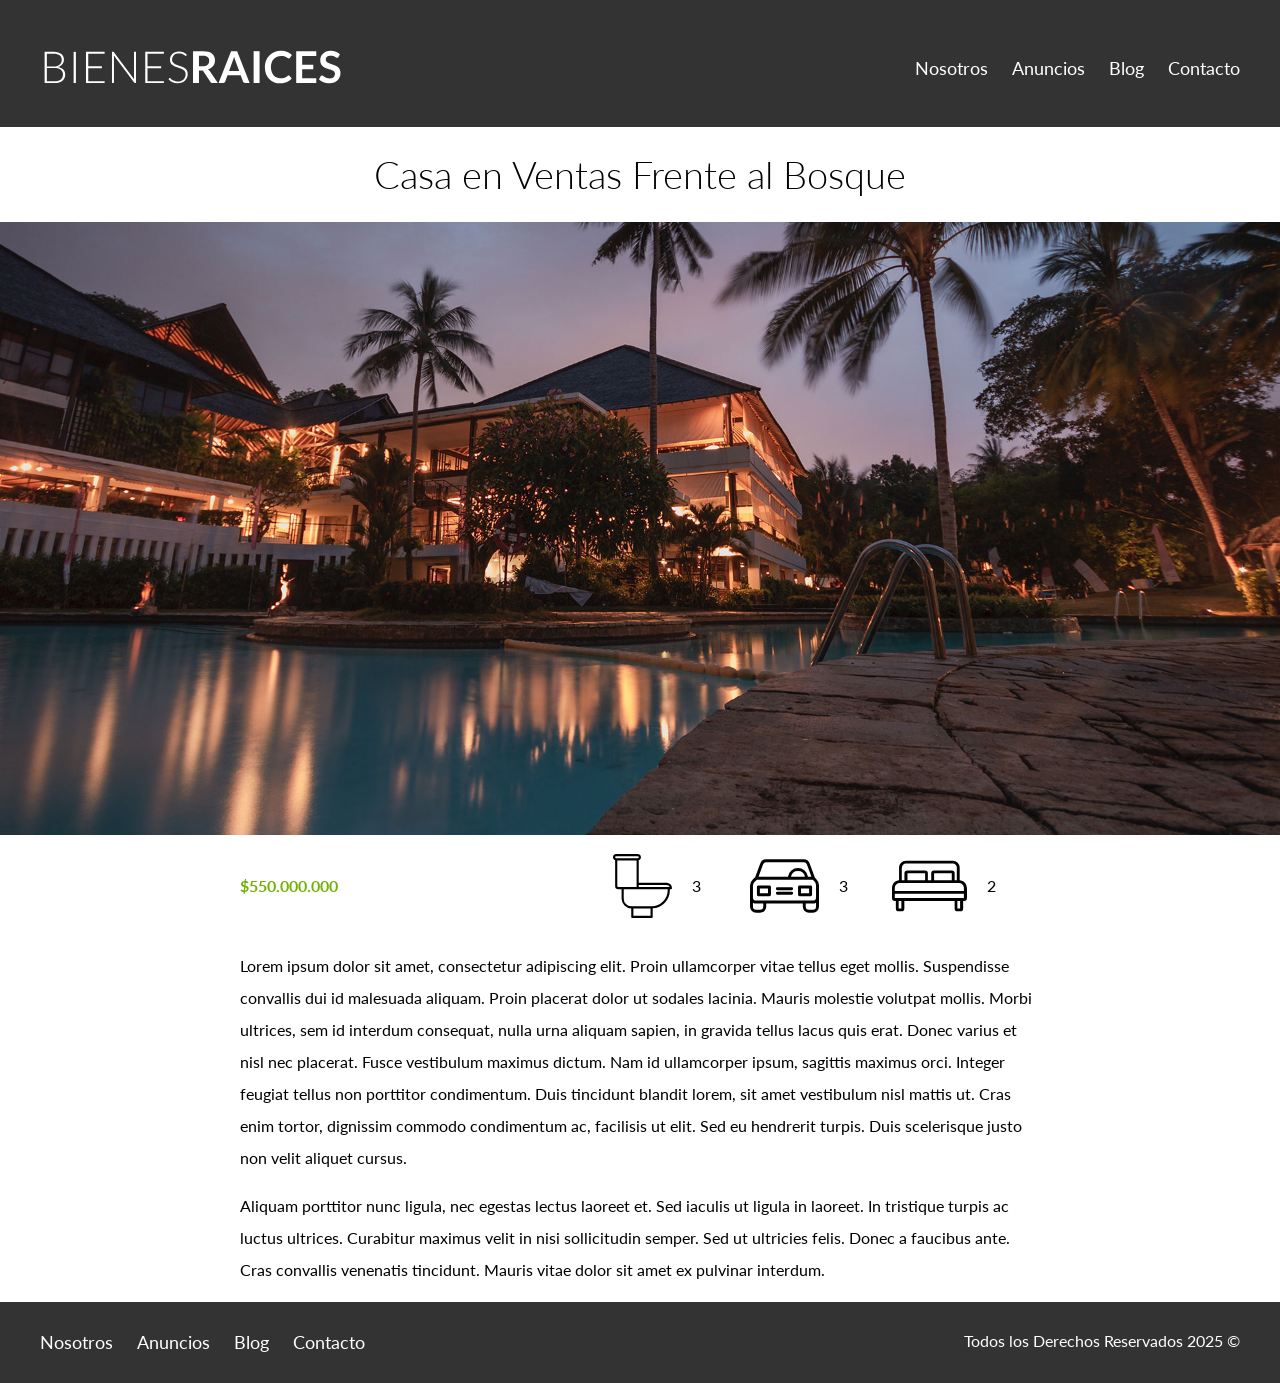
==== anuncio_1.html @ dbcba1e1 "Primer commit" ====
<!DOCTYPE html>
<html lang="en">
<head>
    <meta charset="UTF-8">
    <meta name="viewport" content="width=device-width, initial-scale=1.0">
    <title>Anuncios, propiedades</title>
    <link href="https://fonts.googleapis.com/css2?family=Lato:wght@300;400;700;900&display=swap" rel="stylesheet">
    <link rel="stylesheet" href="css/normalize.css">
    <link rel="stylesheet" href="css/styles.css">
</head>
<body>
     <header class="site-header"> 
        <div class="contenedor contenido-header">
            <div class="barra">
                <a href="/">
                    <img src="img/logo.svg" alt="Bienes Raices">
                </a>

                <nav class="navegacion">
                    <a href="nosotros.html">Nosotros</a>
                    <a href="anuncios.html">Anuncios</a>
                    <a href="blog.html">Blog</a>
                    <a href="contacto.html">Contacto</a>
                </nav>
            </div>        
        </div>
    </header>   

    <h1 class="fw-300 centrar-texto">Casa en Ventas Frente al Bosque</h1>
    <img src="img/destacada.jpg" alt="Imagen Anuncio">

    <main class="contenedor seccio contenido-centrado">
        <div class="resumen-propiedad">
            <p class="precio">$550.000.000</p>
            <ul class="iconos-caracteristicas">
                <li>
                    <img src="img/icono_wc.svg" alt="icono wc">
                    <p>3</p>
                </li>
                <li>
                    <img src="img/icono_estacionamiento.svg" alt="icono carro">
                    <p>3</p>
                </li>
                <li>
                    <img src="img/icono_dormitorio.svg" alt="icono habitaciones">
                    <p>2</p>
                </li>
            </ul>
        </div> <!--resumen de propiedad-->
        <p>Lorem ipsum dolor sit amet, consectetur adipiscing elit. Proin ullamcorper vitae tellus eget mollis. Suspendisse convallis dui id malesuada aliquam. Proin placerat dolor ut sodales lacinia. Mauris molestie volutpat mollis. Morbi ultrices, sem id interdum consequat, nulla urna aliquam sapien, in gravida tellus lacus quis erat. Donec varius et nisl nec placerat. Fusce vestibulum maximus dictum. Nam id ullamcorper ipsum, sagittis maximus orci. Integer feugiat tellus non porttitor condimentum. Duis tincidunt blandit lorem, sit amet vestibulum nisl mattis ut. Cras enim tortor, dignissim commodo condimentum ac, facilisis ut elit. Sed eu hendrerit turpis. Duis scelerisque justo non velit aliquet cursus.</p>
        <p>Aliquam porttitor nunc ligula, nec egestas lectus laoreet et. Sed iaculis ut ligula in laoreet. In tristique turpis ac luctus ultrices. Curabitur maximus velit in nisi sollicitudin semper. Sed ut ultricies felis. Donec a faucibus ante. Cras convallis venenatis tincidunt. Mauris vitae dolor sit amet ex pulvinar interdum.</p>


    </main>
    
    
    <footer class="site-footer seccion">
        <div class="contenedor contenedor-footer">
            <nav class="navegacion">
                <a href="nosotros.html">Nosotros</a>
                <a href="anuncios.html">Anuncios</a>
                <a href="blog.html">Blog</a>
                <a href="contacto.html">Contacto</a>
            </nav>
            <p class="copyrigh">Todos los Derechos Reservados 2025 &copy;</p>
        </div>
    </footer>

</body>
</html>
---- css/styles.css ----
html {
    box-sizing: border-box;
    font-size: 62.5%; /** Reset para REMS - 62.5% = 10px de 16 px **/
}
*, *:before, *:after {
    box-sizing: inherit;
}

body {
    font-family: "Lato", sans-serif;
    font-size: 1.6rem;
}

/** Globales **/
img {
    max-width: 100%;
}

.contenedor {
    max-width: 120rem;
    margin: 0 auto;
}

h1 {
    font-size: 3.8rem;
}
h2 {
    font-size: 3.4rem;
}
h3 {
    font-size: 3rem;
}
h4 {
    font-size: 2.6rem;
}

/** Utilidades **/
.seccion {
    margin-top: 2rem;
    margin-bottom: 2rem;
}
.fw-300 {
     font-weight: 300;
}
.centrar-texto {
    text-align: center;
}
.d-block {
    display: block!important;
}
.contenido-centrado {
    max-width: 800px;
}
.contenido-centrado p{
    line-height: 2;
}

/** Botones **/
.boton {
    color: #ffffff;
    font-weight: 700;
    text-decoration: none;
    font-size: 1.8rem;
    padding: 1rem 3rem;
    margin-top: 3rem;
    display: inline-block;
    text-align: center;
    text-transform: uppercase;
    border: none;
}
.boton:hover {
    cursor: pointer;
}
.boton-amarillo {
    background-color: #e08709;
}
.boton-verde {
    background-color: #71b100;
}

/* Header */
.site-header {
    background-color: #333333;
    padding: 1rem 0 3rem 0;
}
.site-header.inicio {
    background-image: url(../img/header.jpg);
    background-position: center center;
    background-size: cover;
    height: 110vh;
    min-height: 60rem;
}

.contenido-header {
    height: 100%;
    display: flex;
    flex-direction: column;
    justify-content: space-between;
}

.contenido-header h1 {
    color: #ffffff;
    padding-bottom: 2rem;
    max-width: 60rem;
    line-height: 2;
}
.barra {
    display: flex;
    justify-content: space-between; /** alinear contenido horizontalmente **/
    align-items: center; /** alinear verticalmente **/
    padding-top: 3rem;
}

/** Navegacion **/
.navegacion a{
    color: white;
    text-decoration: none;
    font-size: 1.8rem; /** equivale a 18 px **/
    margin-right: 2rem;
}
.navegacion a:hover {
    color: #71b100;
}
.navegacion a:last-of-type {
    margin: 0;
}

/** Iconos Nosotros **/

.iconos-nosotros {
    display: flex;
    justify-content: space-between;
}
.icono {
    flex-basis: calc(33.3% - 1rem);
    text-align: center;
}
.icono h3 {
    text-transform: uppercase;
}

/** Anuncios **/
.contenedor-anuncios {
    display: flex;
    justify-content: space-between;
}
.anuncio {
    flex-basis: calc(33.3% - 1rem);
    border: 1px solid #b5b5b5;
    background-color: #f5f5f5;  
    margin-bottom: 2rem;  
}

.contenido-anuncio {
    padding: 2rem;
}
.contenido-anuncio h3, 
.contenido-anuncio p {
    margin: 1;
}
.precio {
    color: #71b100;
    font-weight: 700;
}
.iconos-caracteristicas {
    list-style: none;
    padding: 0;
    display: flex;
    justify-content: space-evenly;
    max-width: 500px;
    flex: 1;
}
.iconos-caracteristicas li {
    /**flex: 1;**/
    display: flex;
}
.iconos-caracteristicas li img {
    margin-right: 2rem;
}

.ver-todas {
    display: flex;
    justify-content: end;
}

/** Contacto Home **/
.imagen-contacto {
    background-image: url(../img/encuentra.jpg);
    background-position: center center;
    background-size: cover;
    height: 40rem;
    display: flex;
    align-items: center;
}
.contenido-contacto {
    flex: 1;
    color: #ffffff;
}
.contenido-contacto p {
    font-size: 1.8rem;
}

/** Seccion Inferior **/
.seccion-inferior {
    display: flex;
    justify-content: space-between;
}
.seccion-inferior .blog {
    flex-basis: 60%;
}
.seccion-inferior .testimoniales {
    flex-basis: calc(40% - 2rem);
}

.entrada-blog {
    display: flex;
    justify-content: space-between;
    margin-bottom: 2rem;
}
.entrada-blog:last-of-type {
    margin-bottom: 0;
}
.entrada-blog .imagen {
    flex-basis: 40%;
}
.entrada-blog .texto-entrada {
    flex-basis: calc(60% - 3rem);    
}
.texto-entrada a {
    color: #000000;
    text-decoration: none;
}
.texto-entrada h4 {
    margin: 0;
    line-height: 1.4;
}
.texto-entrada h4::after {
    content: '';
    display: block;
    width: 15rem;
    height: .5rem;
    background-color: #71b100;
    margin-top: 1rem;
}
.texto-entrada span {
    color: #e08709;
}

/** Testimoniales **/
.testimonial {
    background-color: #71b100;
    font-size: 2.4rem;
    padding: 2rem;
    color: #ffffff;
    border-radius: 2rem;
     line-height: 2;
}
.testimonial p {
    text-align: right;
}
.testimonial blockquote::before {
    content: '';
    background-image: url(../img/comilla.svg);
    width: 4rem;
    height: 4rem;   
    position: absolute; 
    left: -2rem;
}
.testimonial blockquote {
    position: relative;
    padding-left: 5rem;
    font-weight: 300;
}

/** Footer **/
.site-footer {
    background-color: #333333;
    margin: 0;
}
.contenedor-footer {
    padding: 3rem 0;
    display: flex;
    justify-content: space-between;
}
.copyrigh {
    margin: 0;
    color: white;
}

/** PAGINAS INTERNAS **/
/** nosotros **/
.contenido-nosotros {
    display: grid;
    grid-template-columns: repeat(2, 1fr);
    grid-column-gap: 2rem;
}
.texto-nosotros blockquote {
    font-weight: 900;
    font-size: 2rem;
    margin: 0;
    padding: 1rem 0 3rem 0;
    line-height: 2 ;
}

/** Anuncios **/
.resumen-propiedad {
    display: flex;
    justify-content: space-between;
    align-items: center;
}

/** contactos **/
.contacto p {
    font-size: 1.4rem;
    color: #4f4f4f;
    margin: 2rem 0 0 0;
}
.legend {
    font-size: 2.4rem;
    color: #333333;
}
label {
    font-weight: 700;
    text-transform: uppercase;
    display: block;
}


input:not([type="submit"]),
textarea,
select {
    padding: 1rem;
    display: block;
    width: 100%;
    background-color: #e1e1e1;
    margin-bottom: 2rem;
    border: none;
    border-radius: 1rem;
}
select {
    -webkit-appearance: none;
    appearance: none;
}
input[type="radio"] {
    width: auto;
}
textarea{
    height: 20rem;
}
.forma-contacto{
    max-width: 30rem;
    display: flex;
    justify-content: space-between;
    align-items: center;
}

.rayita {
    border: 3px solid #e1e1e1 !important;
    padding: 2rem;
    margin-bottom: 2rem; 
}
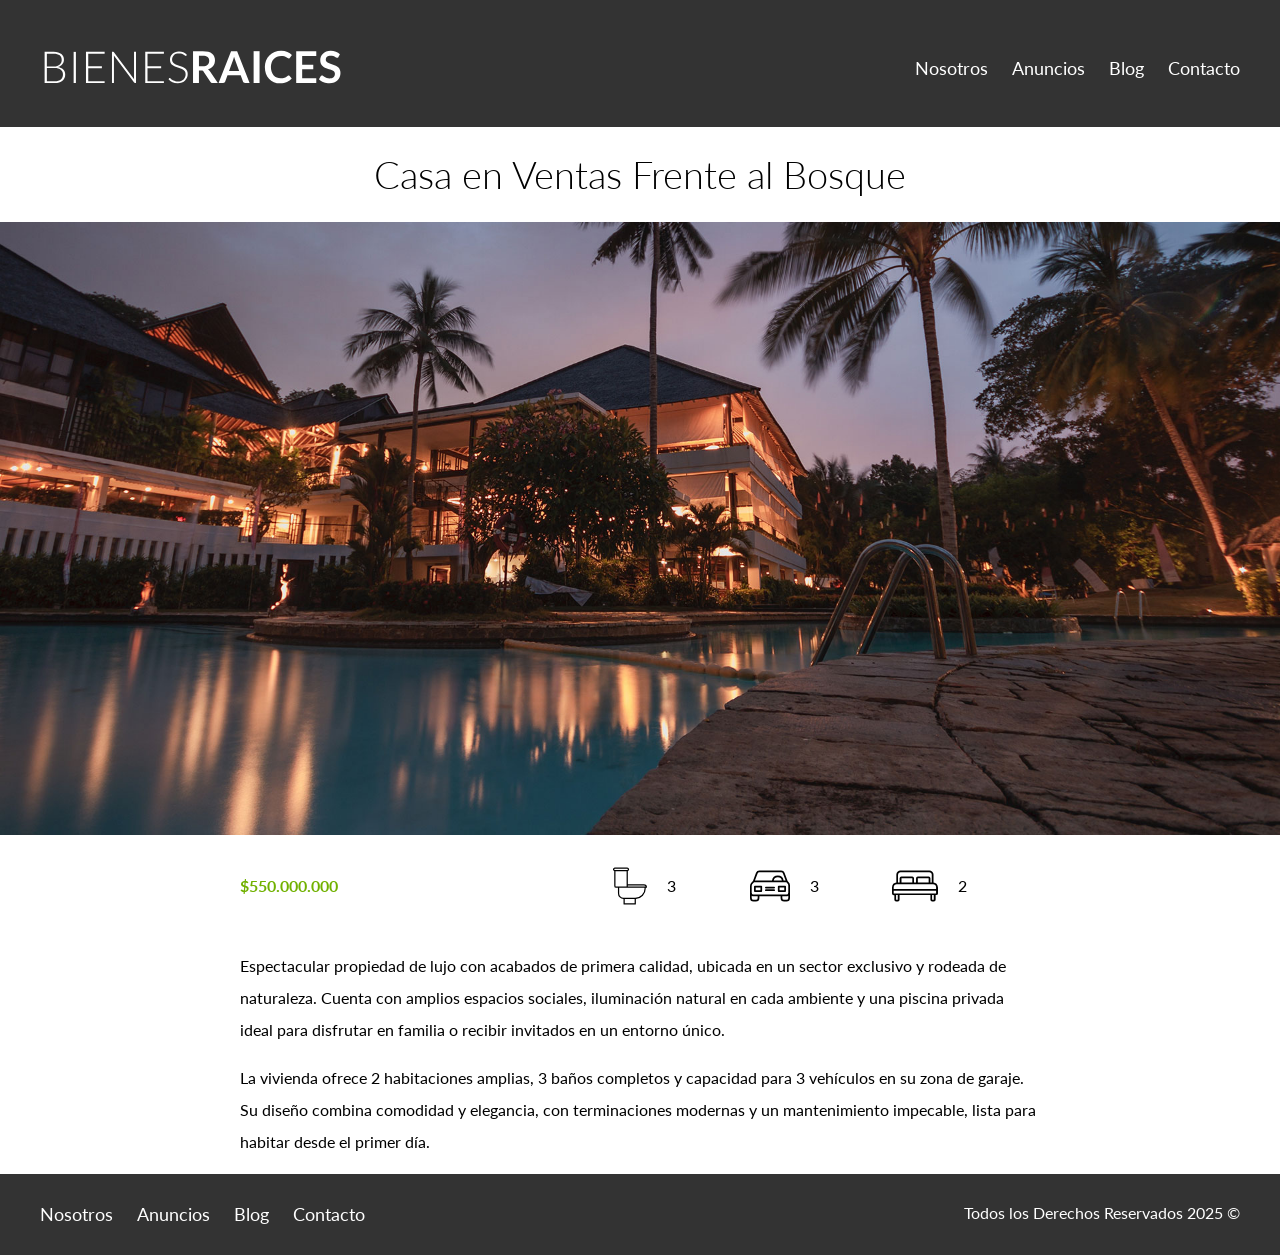
==== commit 05413906: "Corrijo anuncio_1.html" ====
--- a/anuncio_1.html
+++ b/anuncio_1.html
@@ -47,8 +47,8 @@
                 </li>
             </ul>
         </div> <!--resumen de propiedad-->
-        <p>Lorem ipsum dolor sit amet, consectetur adipiscing elit. Proin ullamcorper vitae tellus eget mollis. Suspendisse convallis dui id malesuada aliquam. Proin placerat dolor ut sodales lacinia. Mauris molestie volutpat mollis. Morbi ultrices, sem id interdum consequat, nulla urna aliquam sapien, in gravida tellus lacus quis erat. Donec varius et nisl nec placerat. Fusce vestibulum maximus dictum. Nam id ullamcorper ipsum, sagittis maximus orci. Integer feugiat tellus non porttitor condimentum. Duis tincidunt blandit lorem, sit amet vestibulum nisl mattis ut. Cras enim tortor, dignissim commodo condimentum ac, facilisis ut elit. Sed eu hendrerit turpis. Duis scelerisque justo non velit aliquet cursus.</p>
-        <p>Aliquam porttitor nunc ligula, nec egestas lectus laoreet et. Sed iaculis ut ligula in laoreet. In tristique turpis ac luctus ultrices. Curabitur maximus velit in nisi sollicitudin semper. Sed ut ultricies felis. Donec a faucibus ante. Cras convallis venenatis tincidunt. Mauris vitae dolor sit amet ex pulvinar interdum.</p>
+        <p>Espectacular propiedad de lujo con acabados de primera calidad, ubicada en un sector exclusivo y rodeada de naturaleza. Cuenta con amplios espacios sociales, iluminación natural en cada ambiente y una piscina privada ideal para disfrutar en familia o recibir invitados en un entorno único.</p>
+        <p>La vivienda ofrece 2 habitaciones amplias, 3 baños completos y capacidad para 3 vehículos en su zona de garaje. Su diseño combina comodidad y elegancia, con terminaciones modernas y un mantenimiento impecable, lista para habitar desde el primer día.</p>
 
 
     </main>
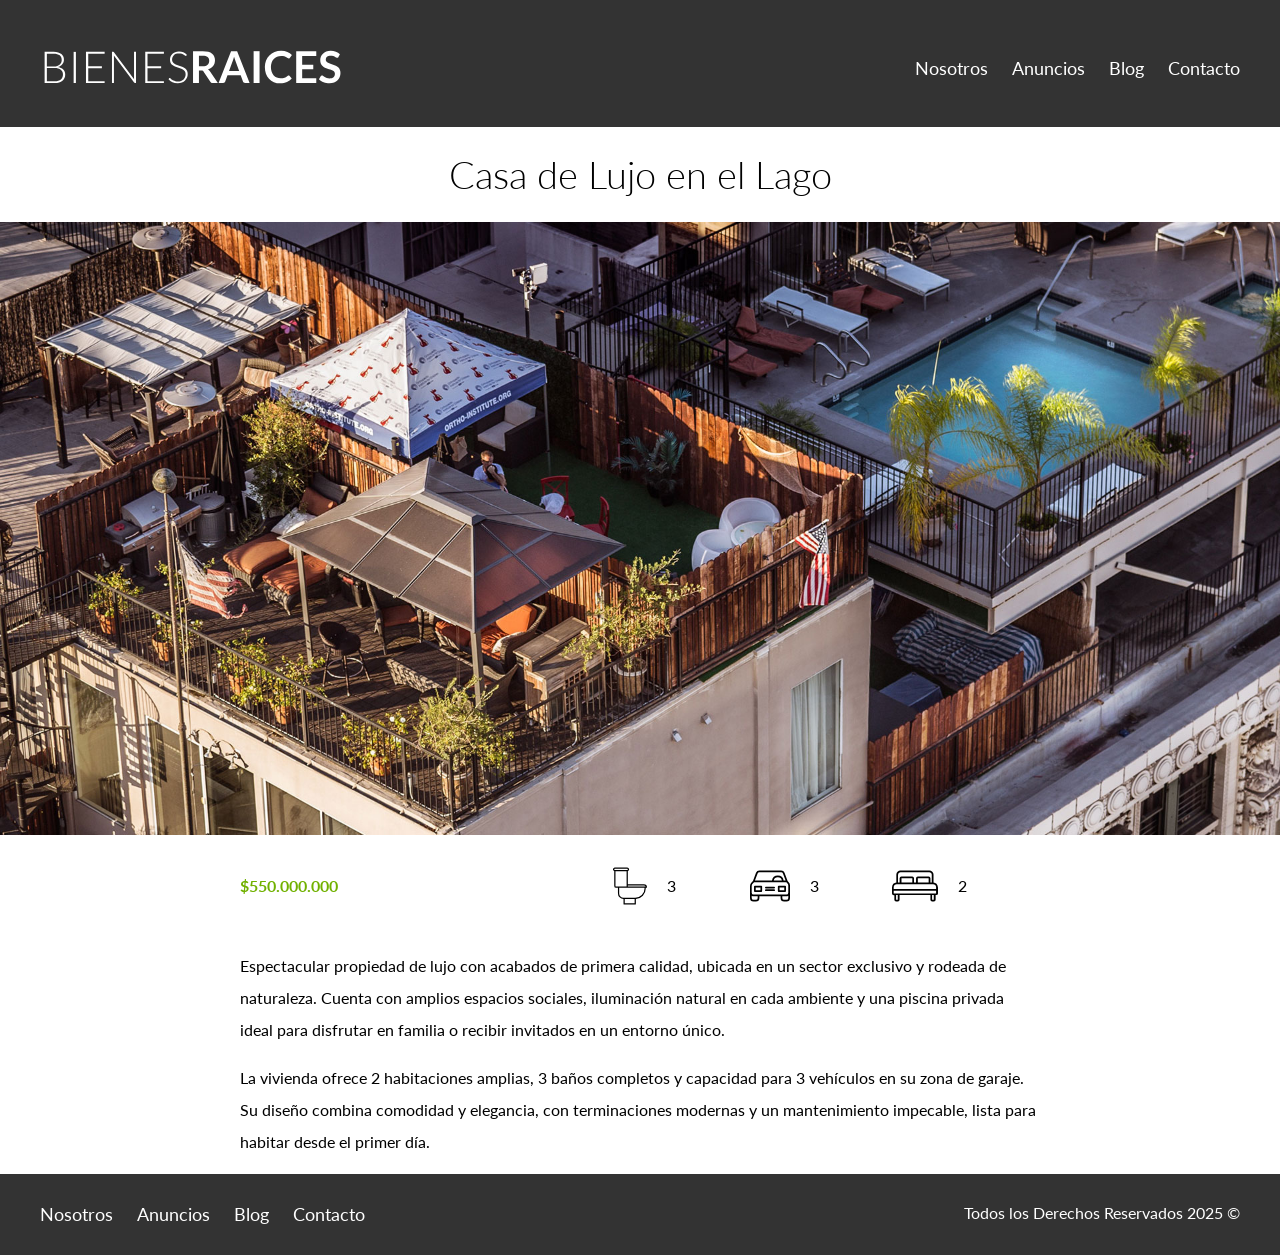
==== commit a8154212: "Corrijo anuncio_1.html" ====
--- a/anuncio_1.html
+++ b/anuncio_1.html
@@ -26,8 +26,8 @@
         </div>
     </header>   
 
-    <h1 class="fw-300 centrar-texto">Casa en Ventas Frente al Bosque</h1>
-    <img src="img/destacada.jpg" alt="Imagen Anuncio">
+    <h1 class="fw-300 centrar-texto">Casa de Lujo en el Lago</h1>
+    <img src="img/destacada3.jpg" alt="Imagen Anuncio">
 
     <main class="contenedor seccio contenido-centrado">
         <div class="resumen-propiedad">
